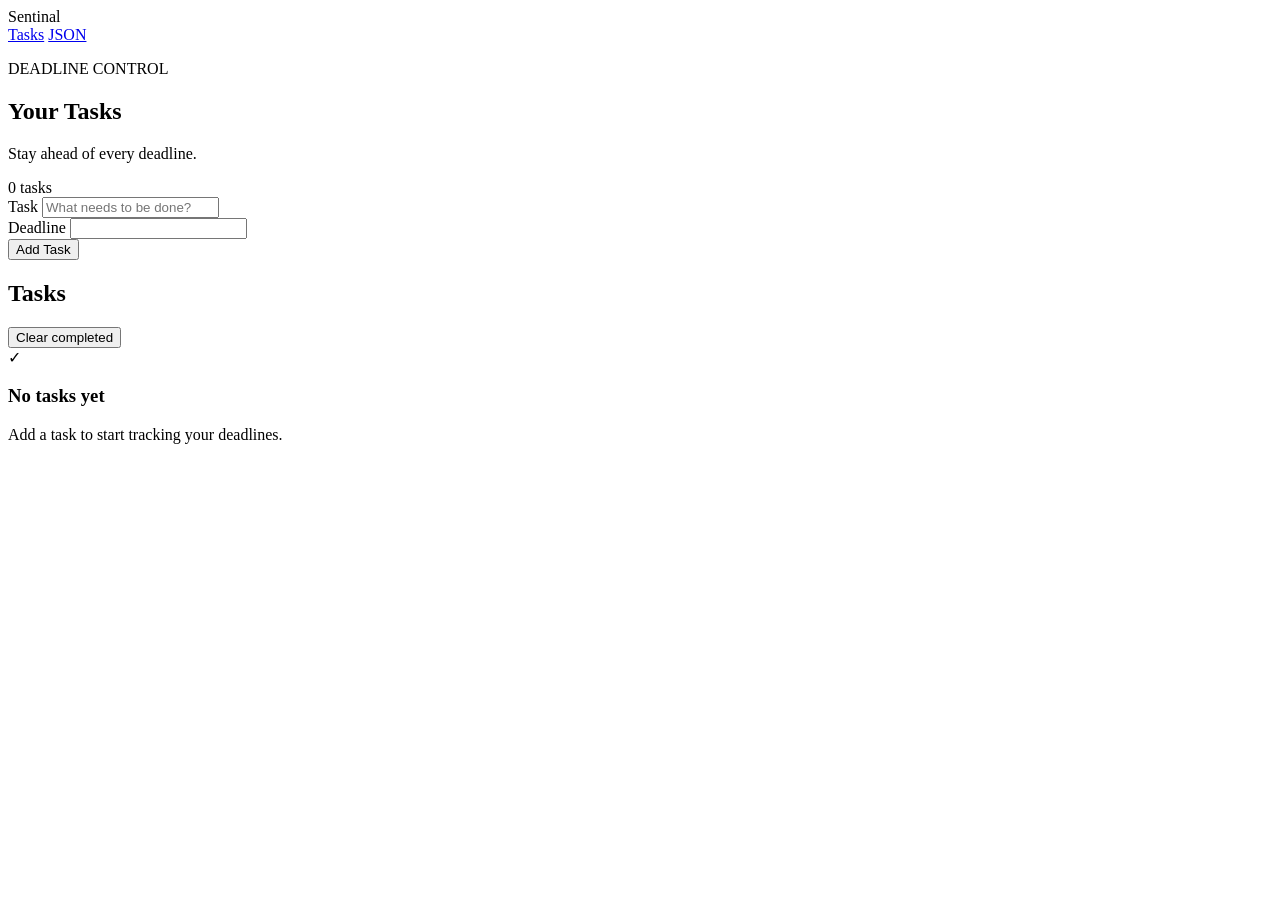
==== task.html @ 05f6bf49 "tasks.html" ====
<!DOCTYPE html>
<html lang="en">
    <head>
        <meta charset="UTF-8" />
        <meta name="viewport" content="width=device-width, initial-scale=1.0" />
        <title>Sentinel - Tasks</title>
        <link rel="stylesheet" href="style.css" />

    </head>
    <body>
        <nav class="navbar">
            <div class="brand">
                <span class="brand-dot"></span>
                Sentinal
            </div>
            <div class="nav-links">
                <a href="task.html" class="nav-link active">Tasks</a>
                <a href="load.html" class="nav-link">JSON</a>

            </div>
        </nav>
        <main class="container">
            <section class="page-header">
                <div>
                    <p class="eyebrow">DEADLINE CONTROL</p>
                    <h1>Your Tasks</h1>
                    <p class="subtitle">
                        Stay ahead of every deadline.
                    </p>
                </div>
                <div class="task-counter">
                    <span id="taskCount">0</span>
                    <span>tasks</span>
                </div>
            </section>
            <section class="add-task-card">
                <div class="input-group">
                    <label for="taskInput">Task</label>
                    <input
                    type="text"
                    id="taskInput"
                    placeholder="What needs to be done?"
                    autocomplete="off" />


                </div>
                <div class="input-group">
                    <label for="deadlineInput">Deadline</label>
                    <input
                    type="datatime-local"
                    id="deadlineInput" />

                </div>
                <button id="addTaskButton" class="add-button" type="button">
                    Add Task
                </button>
            </section>
            <section class="task-section">
                <div class="section-header">
                    <h2>Tasks</h2>
                    <button 
                    id="clearCompletedButton"
                    class="text-button"
                    type="button" 
                    >
                 Clear completed
                </button>
                </div>
                <div id="taskList" class="task-list">
                    <div id="emptyState" class="empty-state">
                        <div class="empty-icon">✓</div>
                        <h3>No tasks yet</h3>
                        <p>
                            Add a task to start tracking your deadlines.
                        </p>
                    </div>
                </div>
            </section>
        </main>
        <script src="script.js"></script>
    </body>
</html>
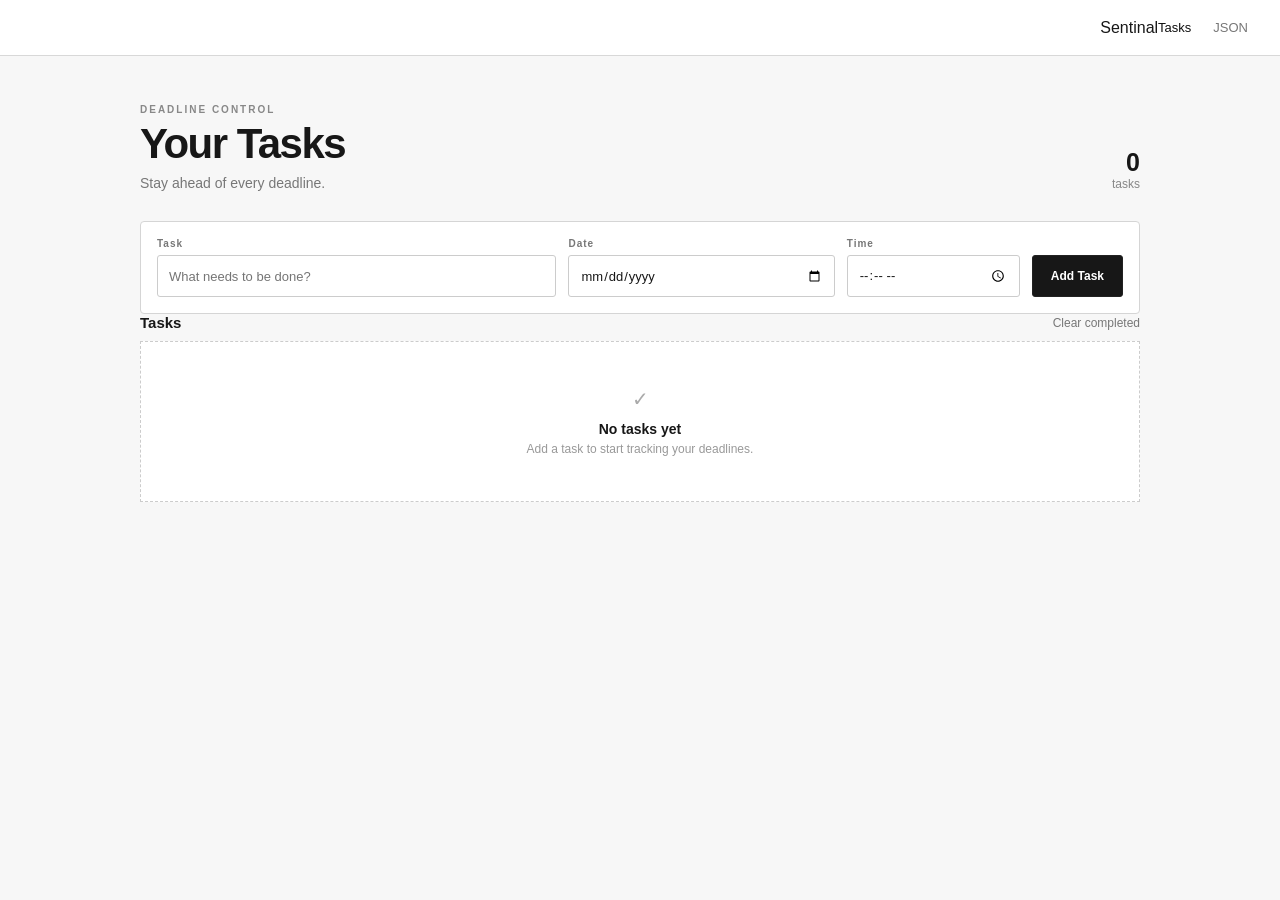
==== commit d5499c65: "update" ====
--- a/task.html
+++ b/task.html
@@ -45,11 +45,21 @@
 
                 </div>
                 <div class="input-group">
-                    <label for="deadlineInput">Deadline</label>
-                    <input
-                    type="datatime-local"
-                    id="deadlineInput" />
+                     <label for="deadlineDate">Date</label>
 
+                     <input
+                        type="date"
+                        id="deadlineDate"
+                    />
+                </div>
+
+                <div class="input-group">
+                     <label for="deadlineTime">Time</label>
+
+                     <input
+                       type="time"
+                     id="deadlineTime"
+                     />
                 </div>
                 <button id="addTaskButton" class="add-button" type="button">
                     Add Task
--- a/style.css
+++ b/style.css
@@ -0,0 +1,596 @@
+* {
+    margin: 0;
+    padding: 0;
+    box-sizing: border-box;
+}
+
+html,
+body {
+    min-height: 100%;
+}
+
+body {
+    font-family: Arial, Helvetica, sans-serif;
+    background: #f7f7f7;
+    color: #171717;
+}
+
+/* =========================
+   NAVBAR
+========================= */
+
+.navbar {
+    height: 56px;
+    padding: 0 32px;
+
+    display: flex;
+    align-items: center;
+    justify-content: flex-end;
+
+    background: #ffffff;
+    border-bottom: 1px solid #d8d8d8;
+}
+
+.nav-links {
+    display: flex;
+    gap: 22px;
+}
+
+.nav-link {
+    color: #777;
+    text-decoration: none;
+    font-size: 13px;
+}
+
+.nav-link:hover,
+.nav-link.active {
+    color: #111;
+}
+
+/* =========================
+   MAIN
+========================= */
+
+.container {
+    width: min(1000px, calc(100% - 48px));
+    margin: 0 auto;
+    padding: 48px 0;
+}
+
+/* =========================
+   PAGE HEADER
+========================= */
+
+.page-header {
+    display: flex;
+    align-items: flex-end;
+    justify-content: space-between;
+    margin-bottom: 30px;
+}
+
+.eyebrow {
+    margin-bottom: 8px;
+    font-size: 10px;
+    font-weight: 600;
+    letter-spacing: 2px;
+    color: #888;
+}
+
+.page-header h1 {
+    font-size: 42px;
+    line-height: 1;
+    letter-spacing: -1.5px;
+    font-weight: 700;
+}
+
+.subtitle {
+    margin-top: 10px;
+    color: #777;
+    font-size: 14px;
+}
+
+.task-counter {
+    text-align: right;
+    color: #888;
+    font-size: 12px;
+}
+
+.task-counter span:first-child {
+    display: block;
+    color: #171717;
+    font-size: 25px;
+    font-weight: 600;
+}
+
+/* =========================
+   ADD TASK
+========================= */
+
+.add-task-card {
+    display: grid;
+    grid-template-columns: 1.5fr 1fr 0.65fr auto;
+    align-items: end;
+    gap: 12px;
+
+    padding: 16px;
+
+    background: #fff;
+    border: 1px solid #d5d5d5;
+    border-radius: 4px;
+}
+
+.input-group {
+    display: flex;
+    flex-direction: column;
+    gap: 6px;
+}
+
+.input-group label,
+.json-panel label {
+    font-size: 10px;
+    font-weight: 600;
+    letter-spacing: 1px;
+    color: #777;
+}
+
+.input-group input {
+    width: 100%;
+    height: 42px;
+    padding: 0 11px;
+
+    border: 1px solid #ccc;
+    border-radius: 3px;
+
+    background: #fff;
+    color: #171717;
+
+    font-family: inherit;
+    font-size: 13px;
+    outline: none;
+}
+
+.input-group input:focus {
+    border-color: #555;
+}
+
+/* =========================
+   BUTTONS
+========================= */
+
+.add-button,
+.primary-button,
+.secondary-button {
+    height: 42px;
+    padding: 0 18px;
+
+    border: 1px solid #222;
+    border-radius: 3px;
+
+    font-family: inherit;
+    font-size: 12px;
+    font-weight: 600;
+
+    cursor: pointer;
+}
+
+.add-button,
+.primary-button {
+    background: #171717;
+    color: #fff;
+}
+
+.add-button:hover,
+.primary-button:hover {
+    background: #333;
+}
+
+.secondary-button {
+    background: #fff;
+    color: #222;
+    border-color: #ccc;
+}
+
+.secondary-button:hover {
+    background: #f1f1f1;
+}
+
+/* =========================
+   TASK SECTION
+========================= */
+
+.tasks-section {
+    margin-top: 34px;
+}
+
+.section-header {
+    display: flex;
+    align-items: center;
+    justify-content: space-between;
+    margin-bottom: 10px;
+}
+
+.section-header h2 {
+    font-size: 15px;
+    font-weight: 600;
+}
+
+.text-button {
+    border: 0;
+    background: transparent;
+    color: #777;
+    font-family: inherit;
+    font-size: 12px;
+    cursor: pointer;
+}
+
+.text-button:hover {
+    color: #111;
+}
+
+/* =========================
+   TASK LIST
+========================= */
+
+.task-list {
+    display: flex;
+    flex-direction: column;
+    gap: 5px;
+}
+
+.task-item {
+    min-height: 64px;
+
+    display: flex;
+    align-items: center;
+    gap: 13px;
+
+    padding: 11px 14px;
+
+    background: #fff;
+    border: 1px solid #ddd;
+    border-radius: 3px;
+
+    transition: background 0.15s ease;
+}
+
+.task-item:hover {
+    background: #fafafa;
+}
+
+.task-checkbox {
+    width: 18px;
+    height: 18px;
+
+    flex-shrink: 0;
+
+    appearance: none;
+
+    border: 1px solid #aaa;
+    border-radius: 50%;
+
+    background: #fff;
+
+    cursor: pointer;
+    position: relative;
+}
+
+.task-checkbox:checked {
+    background: #171717;
+    border-color: #171717;
+}
+
+.task-checkbox:checked::after {
+    content: "✓";
+
+    position: absolute;
+    inset: 0;
+
+    display: flex;
+    align-items: center;
+    justify-content: center;
+
+    color: #fff;
+    font-size: 11px;
+}
+
+.task-content {
+    flex: 1;
+    min-width: 0;
+}
+
+.task-title {
+    position: relative;
+    display: inline-block;
+
+    font-size: 14px;
+    font-weight: 500;
+}
+
+.task-title::after {
+    content: "";
+
+    position: absolute;
+    left: 0;
+    top: 50%;
+
+    width: 100%;
+    height: 1px;
+
+    background: currentColor;
+
+    transform: scaleX(0);
+    transform-origin: left;
+
+    transition: transform 0.3s ease;
+}
+
+.task-item.completed .task-title::after {
+    transform: scaleX(1);
+}
+
+.task-item.completed {
+    opacity: 0.48;
+}
+
+.task-deadline {
+    margin-top: 4px;
+    color: #999;
+    font-size: 11px;
+}
+
+.task-countdown {
+    min-width: 85px;
+
+    text-align: right;
+
+    font-family: "Courier New", monospace;
+    font-size: 13px;
+    font-weight: 600;
+}
+
+.task-countdown.overdue {
+    color: #888;
+}
+
+.delete-task {
+    width: 28px;
+    height: 28px;
+
+    border: 0;
+    background: transparent;
+
+    color: #aaa;
+
+    font-size: 16px;
+    cursor: pointer;
+}
+
+.delete-task:hover {
+    color: #222;
+}
+
+/* =========================
+   EMPTY STATE
+========================= */
+
+.empty-state {
+    padding: 45px 20px;
+
+    text-align: center;
+
+    border: 1px dashed #ccc;
+    background: #fff;
+}
+
+.empty-icon {
+    margin-bottom: 10px;
+    color: #aaa;
+    font-size: 20px;
+}
+
+.empty-state h3 {
+    margin-bottom: 5px;
+    font-size: 14px;
+    font-weight: 600;
+}
+
+.empty-state p {
+    color: #999;
+    font-size: 12px;
+}
+
+/* =========================
+   JSON PAGE
+========================= */
+
+.load-page {
+    min-height: 100vh;
+
+    display: flex;
+    align-items: center;
+    justify-content: center;
+
+    padding: 30px;
+}
+
+.json-panel {
+    width: min(680px, 100%);
+
+    background: #fff;
+    border: 1px solid #ccc;
+    border-radius: 4px;
+}
+
+.panel-header {
+    display: flex;
+    align-items: center;
+    justify-content: space-between;
+
+    padding: 16px 18px;
+
+    border-bottom: 1px solid #ddd;
+}
+
+.panel-header h1 {
+    font-size: 18px;
+    font-weight: 600;
+}
+
+.panel-controls {
+    display: flex;
+    gap: 3px;
+}
+
+.panel-controls button {
+    width: 28px;
+    height: 28px;
+
+    border: 0;
+    background: transparent;
+
+    color: #777;
+    font-size: 18px;
+    cursor: pointer;
+}
+
+.panel-controls button:hover {
+    background: #eee;
+    color: #111;
+}
+
+#panelContent {
+    padding: 18px;
+}
+
+.panel-description {
+    margin-bottom: 15px;
+    color: #777;
+    font-size: 12px;
+}
+
+.json-panel label {
+    display: block;
+    margin-bottom: 6px;
+}
+
+#jsonInput {
+    width: 100%;
+    min-height: 280px;
+
+    padding: 12px;
+
+    resize: vertical;
+
+    border: 1px solid #ccc;
+    border-radius: 3px;
+
+    background: #fafafa;
+    color: #222;
+
+    font-family: "Courier New", monospace;
+    font-size: 12px;
+    line-height: 1.5;
+
+    outline: none;
+}
+
+#jsonInput:focus {
+    border-color: #555;
+}
+
+.json-actions {
+    display: flex;
+    gap: 8px;
+    margin-top: 12px;
+}
+
+.json-message {
+    min-height: 18px;
+    margin-top: 10px;
+    color: #777;
+    font-size: 12px;
+}
+
+/* =========================
+   BACK BUTTON
+========================= */
+
+.back-button {
+    position: fixed;
+    left: 24px;
+    bottom: 18px;
+
+    color: #777;
+    text-decoration: none;
+    font-size: 12px;
+}
+
+.back-button:hover {
+    color: #111;
+}
+
+/* =========================
+   RESPONSIVE
+========================= */
+
+@media (max-width: 750px) {
+
+    .navbar {
+        padding: 0 20px;
+    }
+
+    .container {
+        width: calc(100% - 30px);
+        padding: 35px 0;
+    }
+
+    .page-header {
+        align-items: flex-start;
+    }
+
+    .page-header h1 {
+        font-size: 34px;
+    }
+
+    .add-task-card {
+        grid-template-columns: 1fr 1fr;
+    }
+
+    .add-button {
+        width: 100%;
+    }
+
+    .task-item {
+        flex-wrap: wrap;
+    }
+
+    .task-countdown {
+        margin-left: 31px;
+        text-align: left;
+    }
+}
+
+@media (max-width: 500px) {
+
+    .navbar {
+        height: auto;
+        padding: 16px 20px;
+    }
+
+    .add-task-card {
+        grid-template-columns: 1fr;
+    }
+
+    .page-header {
+        flex-direction: column;
+        gap: 15px;
+    }
+
+    .task-counter {
+        text-align: left;
+    }
+
+    .load-page {
+        padding: 15px;
+    }
+}
